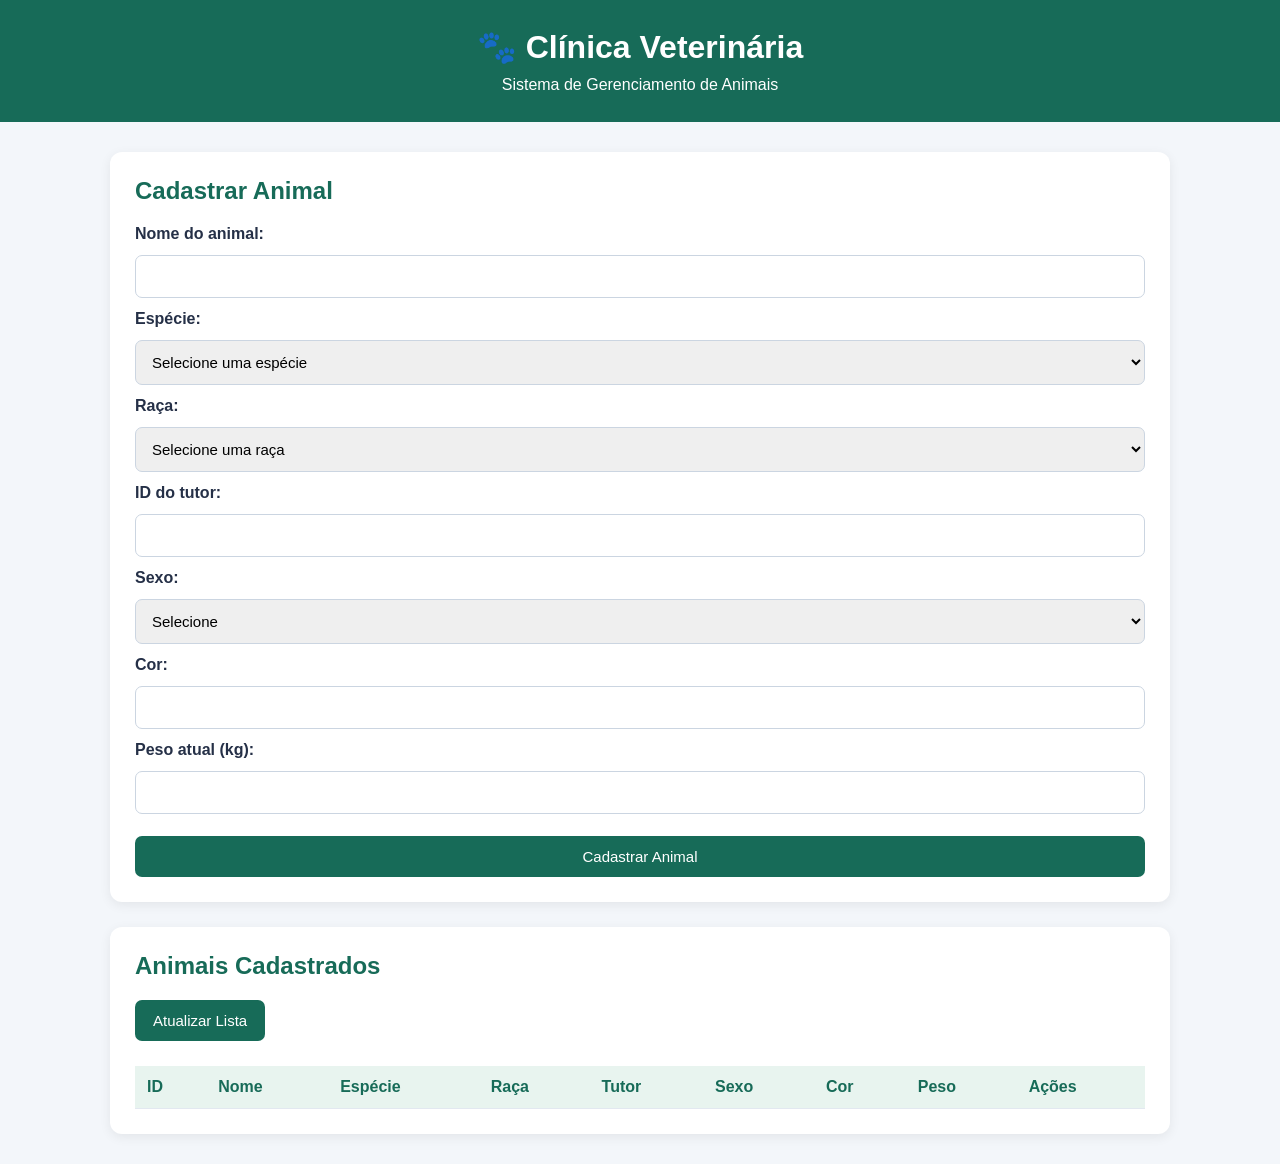
==== Clinica-veterinaria/frontend/pages/animais.html @ 7b023cee "Implementa frontend inicial de animais Criação da interface de cadastro e listagem de animais com HT" ====
<!DOCTYPE html>
<html lang="pt-BR">
<head>
    <meta charset="UTF-8">
    <meta name="viewport" content="width=device-width, initial-scale=1.0">
    <title>Animais - Clínica Veterinária</title>
    <link rel="stylesheet" href="../css/animais.css">
    <script src="../js/animais.js" defer></script>
</head>
<body>

    <header>
        <h1>🐾 Clínica Veterinária</h1>
        <p>Sistema de Gerenciamento de Animais</p>
    </header>

    <main>
        <section>
            <h2>Cadastrar Animal</h2>

            <form id="form-animal">
                <label for="nome">Nome do animal:</label>
                <input type="text" id="nome" required>

                <label for="especie">Espécie:</label>
                <select id="especie" required>
                    <option value="">Selecione uma espécie</option>
                </select>

                <label for="raca">Raça:</label>
                <select id="raca">
                    <option value="">Selecione uma raça</option>
                </select>

                <label for="tutor">ID do tutor:</label>
                <input type="number" id="tutor" min="1">

                <label for="sexo">Sexo:</label>
                <select id="sexo">
                    <option value="">Selecione</option>
                    <option value="Macho">Macho</option>
                    <option value="Femea">Fêmea</option>
                </select>

                <label for="cor">Cor:</label>
                <input type="text" id="cor">

                <label for="peso">Peso atual (kg):</label>
                <input type="number" id="peso" min="0.01" step="0.01">

                <button type="submit">Cadastrar Animal</button>
            </form>
        </section>

        <section>
            <h2>Animais Cadastrados</h2>

            <button type="button" id="btn-atualizar">
                Atualizar Lista
            </button>

            <table>
                <thead>
                    <tr>
                        <th>ID</th>
                        <th>Nome</th>
                        <th>Espécie</th>
                        <th>Raça</th>
                        <th>Tutor</th>
                        <th>Sexo</th>
                        <th>Cor</th>
                        <th>Peso</th>
                        <th>Ações</th>
                    </tr>
                </thead>

                <tbody id="lista-animais">
                </tbody>
            </table>
        </section>
    </main>

</body>
</html>
---- Clinica-veterinaria/frontend/css/animais.css ----
* {
    box-sizing: border-box;
}

body {
    margin: 0;
    font-family: Arial, sans-serif;
    background-color: #f3f6fa;
    color: #253047;
}

header {
    background-color: #176b58;
    color: white;
    text-align: center;
    padding: 28px 20px;
}

header h1 {
    margin: 0 0 10px;
}

header p {
    margin: 0;
}

main {
    max-width: 1100px;
    margin: 30px auto;
    padding: 0 20px;
}

section {
    background-color: white;
    padding: 25px;
    margin-bottom: 25px;
    border-radius: 12px;
    box-shadow: 0 3px 12px rgba(0, 0, 0, 0.07);
}

h2 {
    margin-top: 0;
    color: #176b58;
}

form {
    display: grid;
    gap: 12px;
}

label {
    font-weight: bold;
}

input,
select {
    width: 100%;
    padding: 12px;
    border: 1px solid #cbd5e1;
    border-radius: 7px;
    font-size: 15px;
}

input:focus,
select:focus {
    outline: 2px solid #176b58;
    border-color: #176b58;
}

button {
    background-color: #176b58;
    color: white;
    border: none;
    padding: 12px 18px;
    border-radius: 7px;
    font-size: 15px;
    cursor: pointer;
}

button:hover {
    background-color: #105242;
}

form button {
    margin-top: 10px;
}

#btn-atualizar {
    margin-bottom: 15px;
}

table {
    width: 100%;
    border-collapse: collapse;
    margin-top: 10px;
}

th,
td {
    padding: 12px;
    border-bottom: 1px solid #e2e8f0;
    text-align: left;
}

th {
    background-color: #e8f4ef;
    color: #176b58;
}

tr:hover {
    background-color: #f8fafc;
}

@media (max-width: 768px) {
    section {
        overflow-x: auto;
    }

    main {
        padding: 0 12px;
    }
}
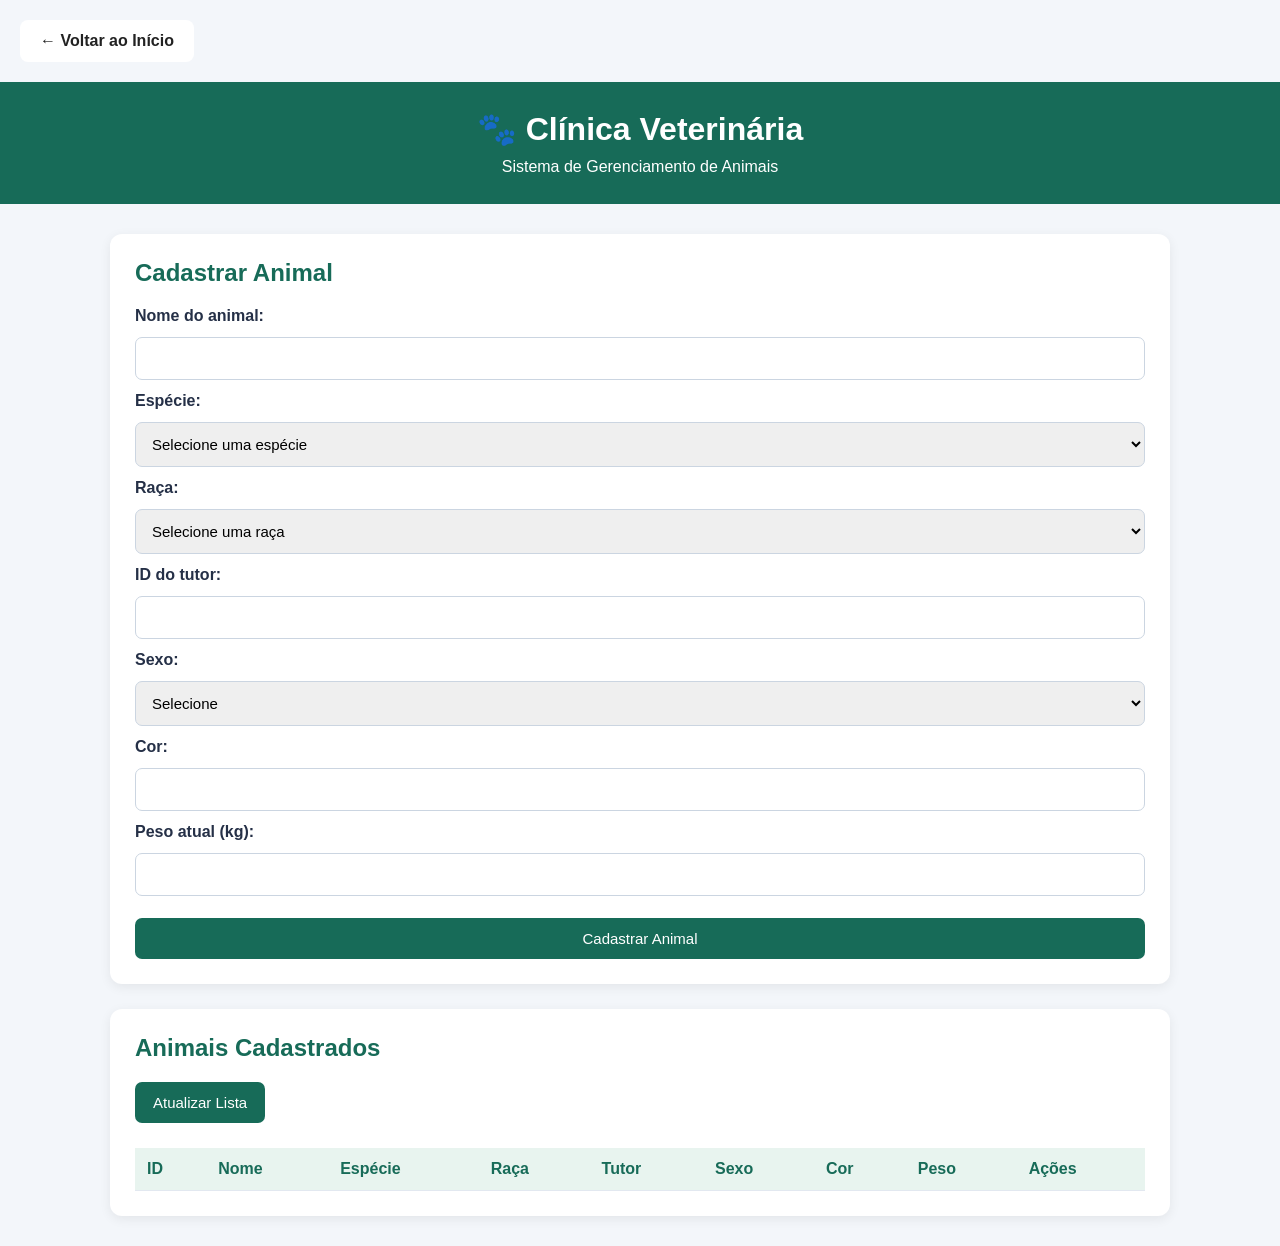
==== commit f9ebff79: "Implementa frontend de animais, microchips, consultas e dashboard" ====
--- a/Clinica-veterinaria/frontend/pages/animais.html
+++ b/Clinica-veterinaria/frontend/pages/animais.html
@@ -9,6 +9,11 @@
     <script src="../js/animais.js" defer></script>
 </head>
 <body>
+
+<a href="index.html" class="voltar-inicio">
+    ← Voltar ao Início
+</a>
+
 
     <header>
         <h1>🐾 Clínica Veterinária</h1>
@@ -23,15 +28,19 @@
                 <label for="nome">Nome do animal:</label>
                 <input type="text" id="nome" required>
 
+                
                 <label for="especie">Espécie:</label>
                 <select id="especie" required>
                     <option value="">Selecione uma espécie</option>
+                    <option value="1">Cachorro</option>
+                    <option value="2">Gato</option>
                 </select>
 
                 <label for="raca">Raça:</label>
-                <select id="raca">
+                <select id="raca" required>
                     <option value="">Selecione uma raça</option>
                 </select>
+
 
                 <label for="tutor">ID do tutor:</label>
                 <input type="number" id="tutor" min="1">
--- a/Clinica-veterinaria/frontend/css/animais.css
+++ b/Clinica-veterinaria/frontend/css/animais.css
@@ -121,3 +121,21 @@
         padding: 0 12px;
     }
 }
+
+
+.voltar-inicio {
+    display: inline-block;
+    margin: 20px;
+    padding: 12px 20px;
+    background-color: white;
+    color: #222;
+    text-decoration: none;
+    font-weight: bold;
+    border-radius: 8px;
+    transition: background-color 0.2s;
+}
+
+.voltar-inicio:hover {
+    background-color: #e6e6e6;
+}
+
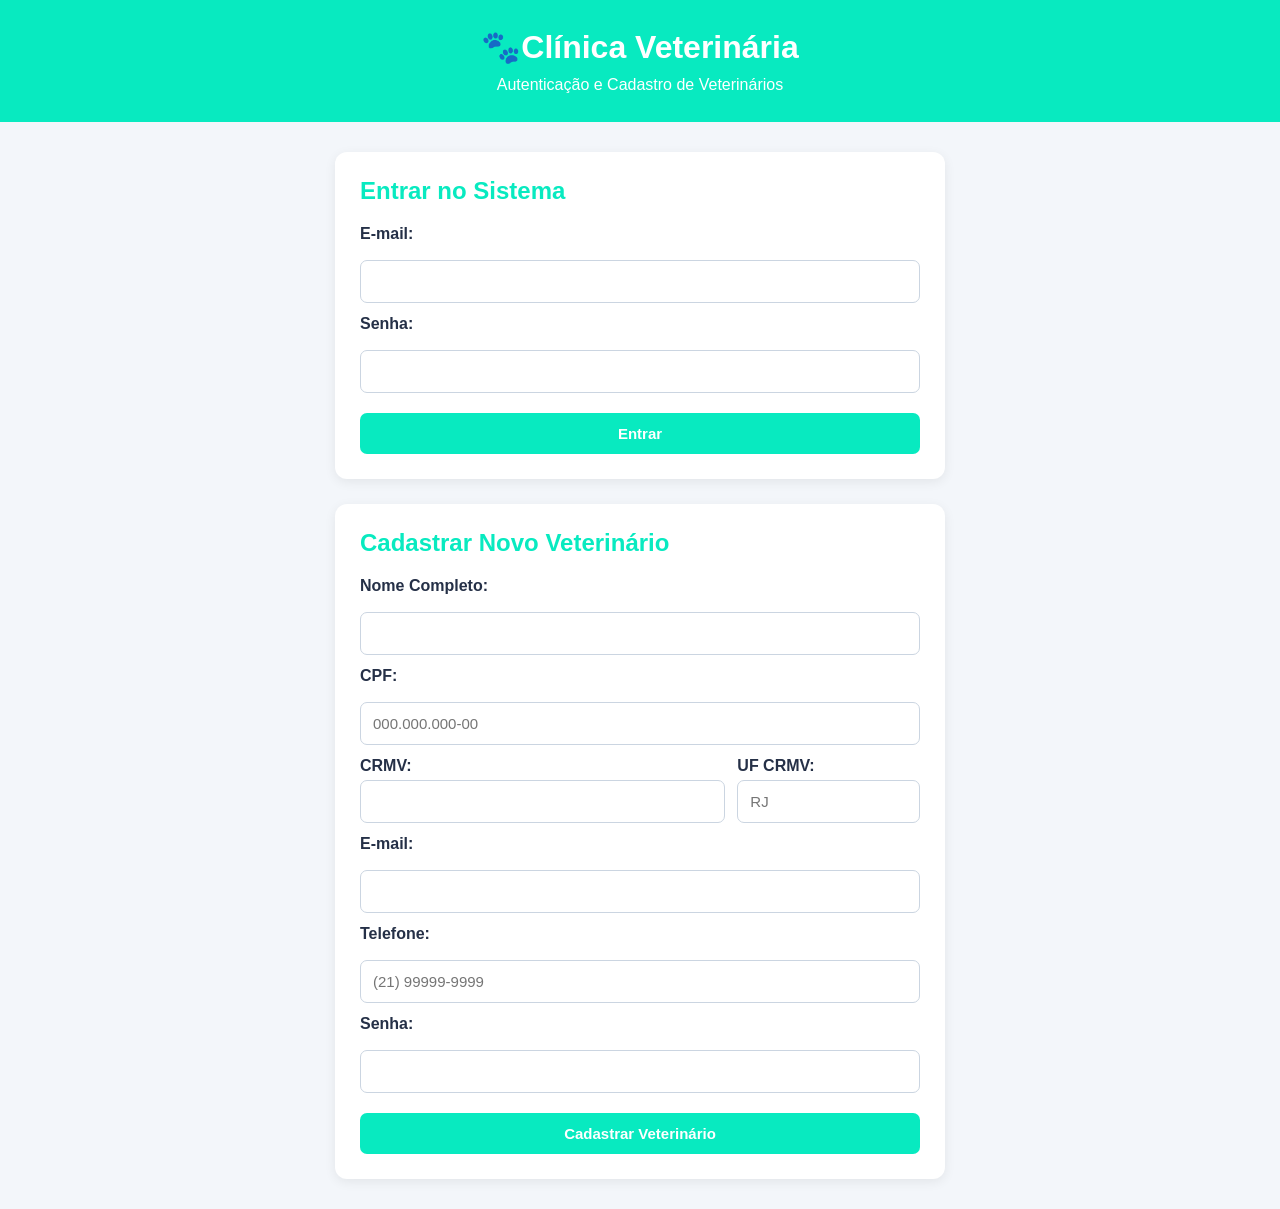
==== commit 57376d7d: "Finalizado CRUDs, autenticação, integração ViaCEP e visual." ====
--- a/Clinica-veterinaria/frontend/pages/animais.html
+++ b/Clinica-veterinaria/frontend/pages/animais.html
@@ -6,6 +6,12 @@
     <meta name="viewport" content="width=device-width, initial-scale=1.0">
     <title>Animais - Clínica Veterinária</title>
     <link rel="stylesheet" href="../css/animais.css">
+    <script src="../js/animais.js" defer></script>
+    <meta charset="UTF-8">
+    <meta name="viewport" content="width=device-width, initial-scale=1.0">
+    <title>Animais - Clínica Veterinária</title>
+    <link rel="stylesheet" href="../css/animais.css">
+    <script src="../js/auth.js"></script>
     <script src="../js/animais.js" defer></script>
 </head>
 <body>
--- a/Clinica-veterinaria/frontend/css/animais.css
+++ b/Clinica-veterinaria/frontend/css/animais.css
@@ -1,4 +1,3 @@
-
 * {
     box-sizing: border-box;
 }
@@ -11,7 +10,7 @@
 }
 
 header {
-    background-color: #176b58;
+    background-color: #08EAC0;
     color: white;
     text-align: center;
     padding: 28px 20px;
@@ -23,6 +22,7 @@
 
 header p {
     margin: 0;
+    color: white;
 }
 
 main {
@@ -32,7 +32,7 @@
 }
 
 section {
-    background-color: white;
+    background-color: #ffffff;
     padding: 25px;
     margin-bottom: 25px;
     border-radius: 12px;
@@ -41,7 +41,7 @@
 
 h2 {
     margin-top: 0;
-    color: #176b58;
+    color: #253047;
 }
 
 form {
@@ -64,22 +64,24 @@
 
 input:focus,
 select:focus {
-    outline: 2px solid #176b58;
-    border-color: #176b58;
+    outline: 2px solid #08EAC0;
+    border-color: #08EAC0;
 }
 
 button {
-    background-color: #176b58;
+    background-color: #08EAC0;
     color: white;
     border: none;
     padding: 12px 18px;
     border-radius: 7px;
     font-size: 15px;
+    font-weight: bold;
     cursor: pointer;
+    transition: background-color 0.2s;
 }
 
 button:hover {
-    background-color: #105242;
+    background-color: #06c9a4;
 }
 
 form button {
@@ -103,13 +105,62 @@
     text-align: left;
 }
 
+td:last-child {
+    display: flex;
+    gap: 6px;
+    align-items: center;
+    white-space: nowrap;
+}
+
 th {
-    background-color: #e8f4ef;
-    color: #176b58;
+    background-color: #08EAC0;
+    color: white;
 }
 
 tr:hover {
     background-color: #f8fafc;
+}
+
+.btn-editar {
+    background-color: #0284c7;
+    color: white;
+    padding: 7px 12px;
+    font-size: 13px;
+    font-weight: normal;
+}
+
+.btn-editar:hover {
+    background-color: #0369a1;
+}
+
+.btn-excluir {
+    background-color: #ef4444;
+    color: white;
+    padding: 7px 12px;
+    font-size: 13px;
+    font-weight: normal;
+}
+
+.btn-excluir:hover {
+    background-color: #dc2626;
+}
+
+.voltar-inicio {
+    display: inline-block;
+    margin: 20px;
+    padding: 12px 20px;
+    background-color: #ffffff;
+    color: #000000;
+    text-decoration: none;
+    font-weight: bold;
+    border-radius: 8px;
+    border: 1px solid #e2e8f0;
+    transition: background-color 0.2s, color 0.2s;
+}
+
+.voltar-inicio:hover {
+    background-color: #08EAC0;
+    color: #000000;
 }
 
 @media (max-width: 768px) {
@@ -120,22 +171,4 @@
     main {
         padding: 0 12px;
     }
-}
-
-
-.voltar-inicio {
-    display: inline-block;
-    margin: 20px;
-    padding: 12px 20px;
-    background-color: white;
-    color: #222;
-    text-decoration: none;
-    font-weight: bold;
-    border-radius: 8px;
-    transition: background-color 0.2s;
-}
-
-.voltar-inicio:hover {
-    background-color: #e6e6e6;
-}
-
+}
--- a/Clinica-veterinaria/frontend/css/animais.css
+++ b/Clinica-veterinaria/frontend/css/animais.css
@@ -1,4 +1,3 @@
-
 * {
     box-sizing: border-box;
 }
@@ -11,7 +10,7 @@
 }
 
 header {
-    background-color: #176b58;
+    background-color: #08EAC0;
     color: white;
     text-align: center;
     padding: 28px 20px;
@@ -23,6 +22,7 @@
 
 header p {
     margin: 0;
+    color: white;
 }
 
 main {
@@ -32,7 +32,7 @@
 }
 
 section {
-    background-color: white;
+    background-color: #ffffff;
     padding: 25px;
     margin-bottom: 25px;
     border-radius: 12px;
@@ -41,7 +41,7 @@
 
 h2 {
     margin-top: 0;
-    color: #176b58;
+    color: #253047;
 }
 
 form {
@@ -64,22 +64,24 @@
 
 input:focus,
 select:focus {
-    outline: 2px solid #176b58;
-    border-color: #176b58;
+    outline: 2px solid #08EAC0;
+    border-color: #08EAC0;
 }
 
 button {
-    background-color: #176b58;
+    background-color: #08EAC0;
     color: white;
     border: none;
     padding: 12px 18px;
     border-radius: 7px;
     font-size: 15px;
+    font-weight: bold;
     cursor: pointer;
+    transition: background-color 0.2s;
 }
 
 button:hover {
-    background-color: #105242;
+    background-color: #06c9a4;
 }
 
 form button {
@@ -103,13 +105,62 @@
     text-align: left;
 }
 
+td:last-child {
+    display: flex;
+    gap: 6px;
+    align-items: center;
+    white-space: nowrap;
+}
+
 th {
-    background-color: #e8f4ef;
-    color: #176b58;
+    background-color: #08EAC0;
+    color: white;
 }
 
 tr:hover {
     background-color: #f8fafc;
+}
+
+.btn-editar {
+    background-color: #0284c7;
+    color: white;
+    padding: 7px 12px;
+    font-size: 13px;
+    font-weight: normal;
+}
+
+.btn-editar:hover {
+    background-color: #0369a1;
+}
+
+.btn-excluir {
+    background-color: #ef4444;
+    color: white;
+    padding: 7px 12px;
+    font-size: 13px;
+    font-weight: normal;
+}
+
+.btn-excluir:hover {
+    background-color: #dc2626;
+}
+
+.voltar-inicio {
+    display: inline-block;
+    margin: 20px;
+    padding: 12px 20px;
+    background-color: #ffffff;
+    color: #000000;
+    text-decoration: none;
+    font-weight: bold;
+    border-radius: 8px;
+    border: 1px solid #e2e8f0;
+    transition: background-color 0.2s, color 0.2s;
+}
+
+.voltar-inicio:hover {
+    background-color: #08EAC0;
+    color: #000000;
 }
 
 @media (max-width: 768px) {
@@ -120,22 +171,4 @@
     main {
         padding: 0 12px;
     }
-}
-
-
-.voltar-inicio {
-    display: inline-block;
-    margin: 20px;
-    padding: 12px 20px;
-    background-color: white;
-    color: #222;
-    text-decoration: none;
-    font-weight: bold;
-    border-radius: 8px;
-    transition: background-color 0.2s;
-}
-
-.voltar-inicio:hover {
-    background-color: #e6e6e6;
-}
-
+}
